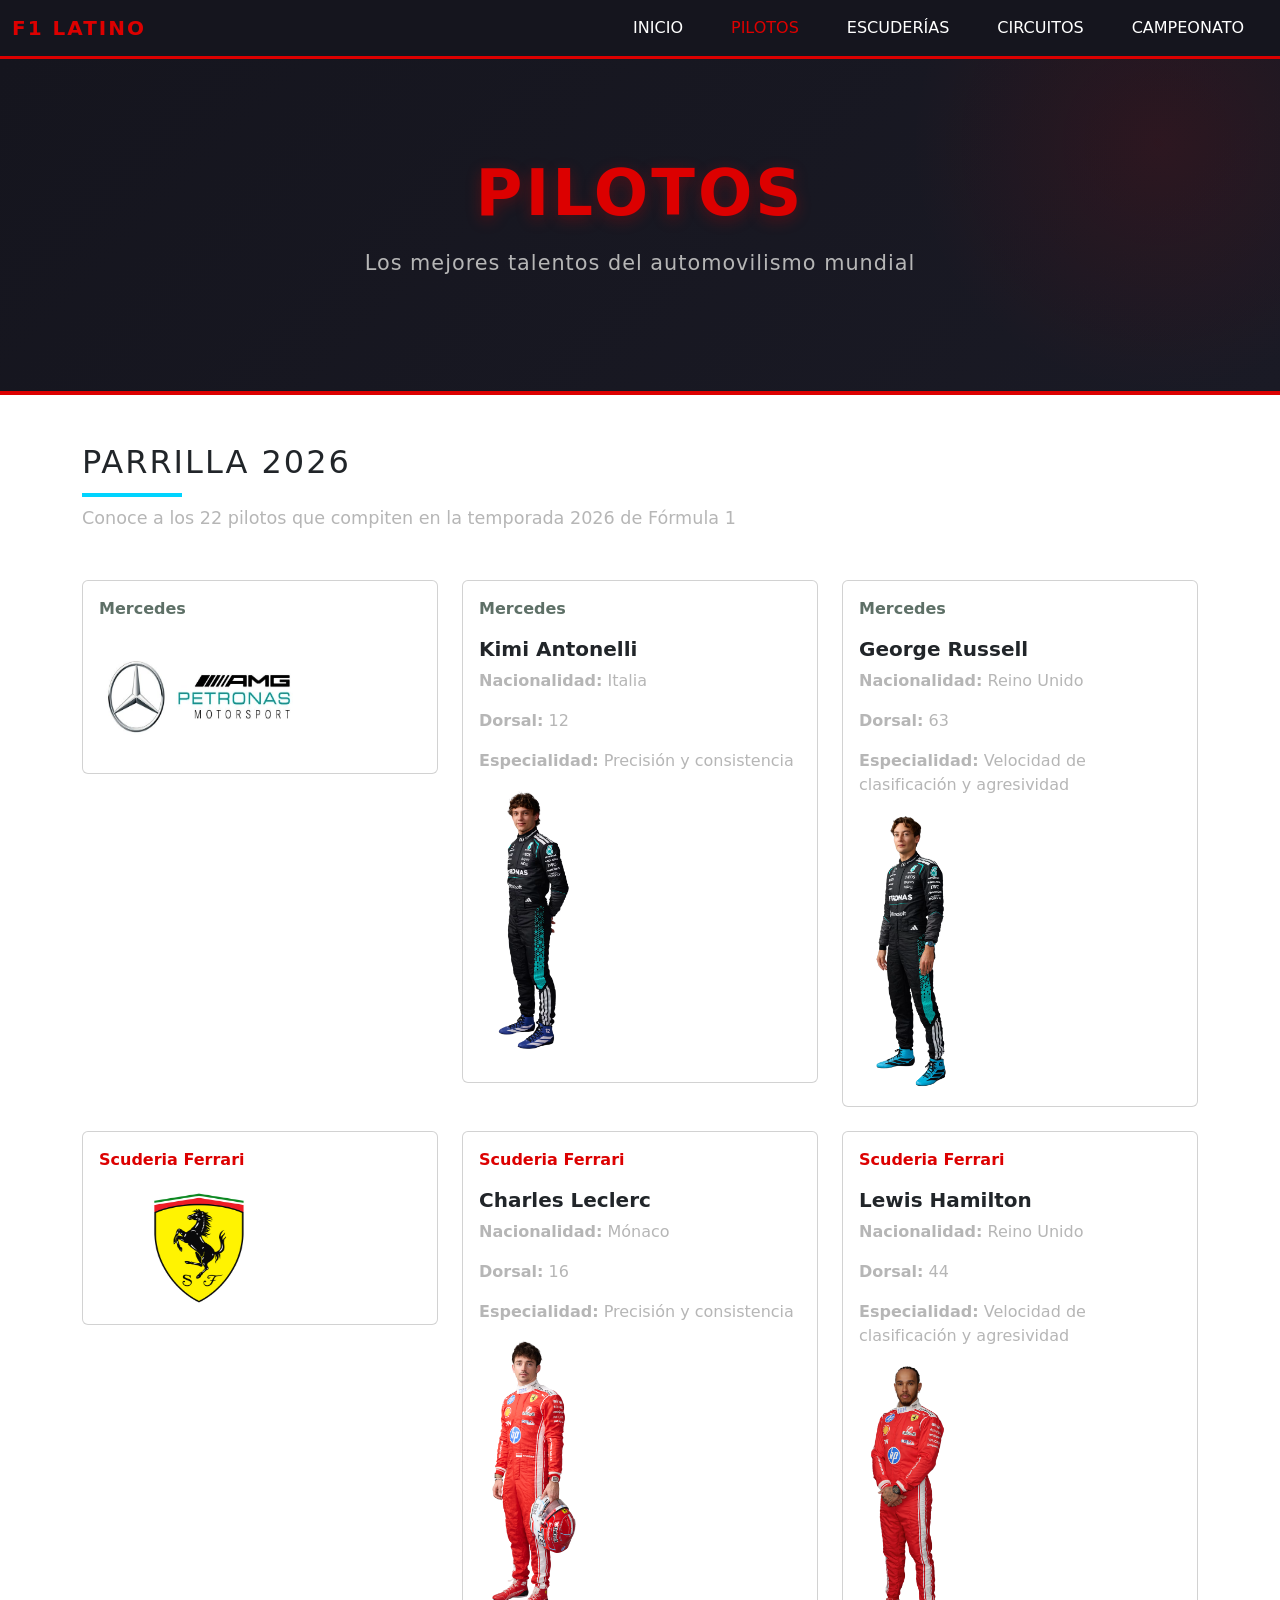
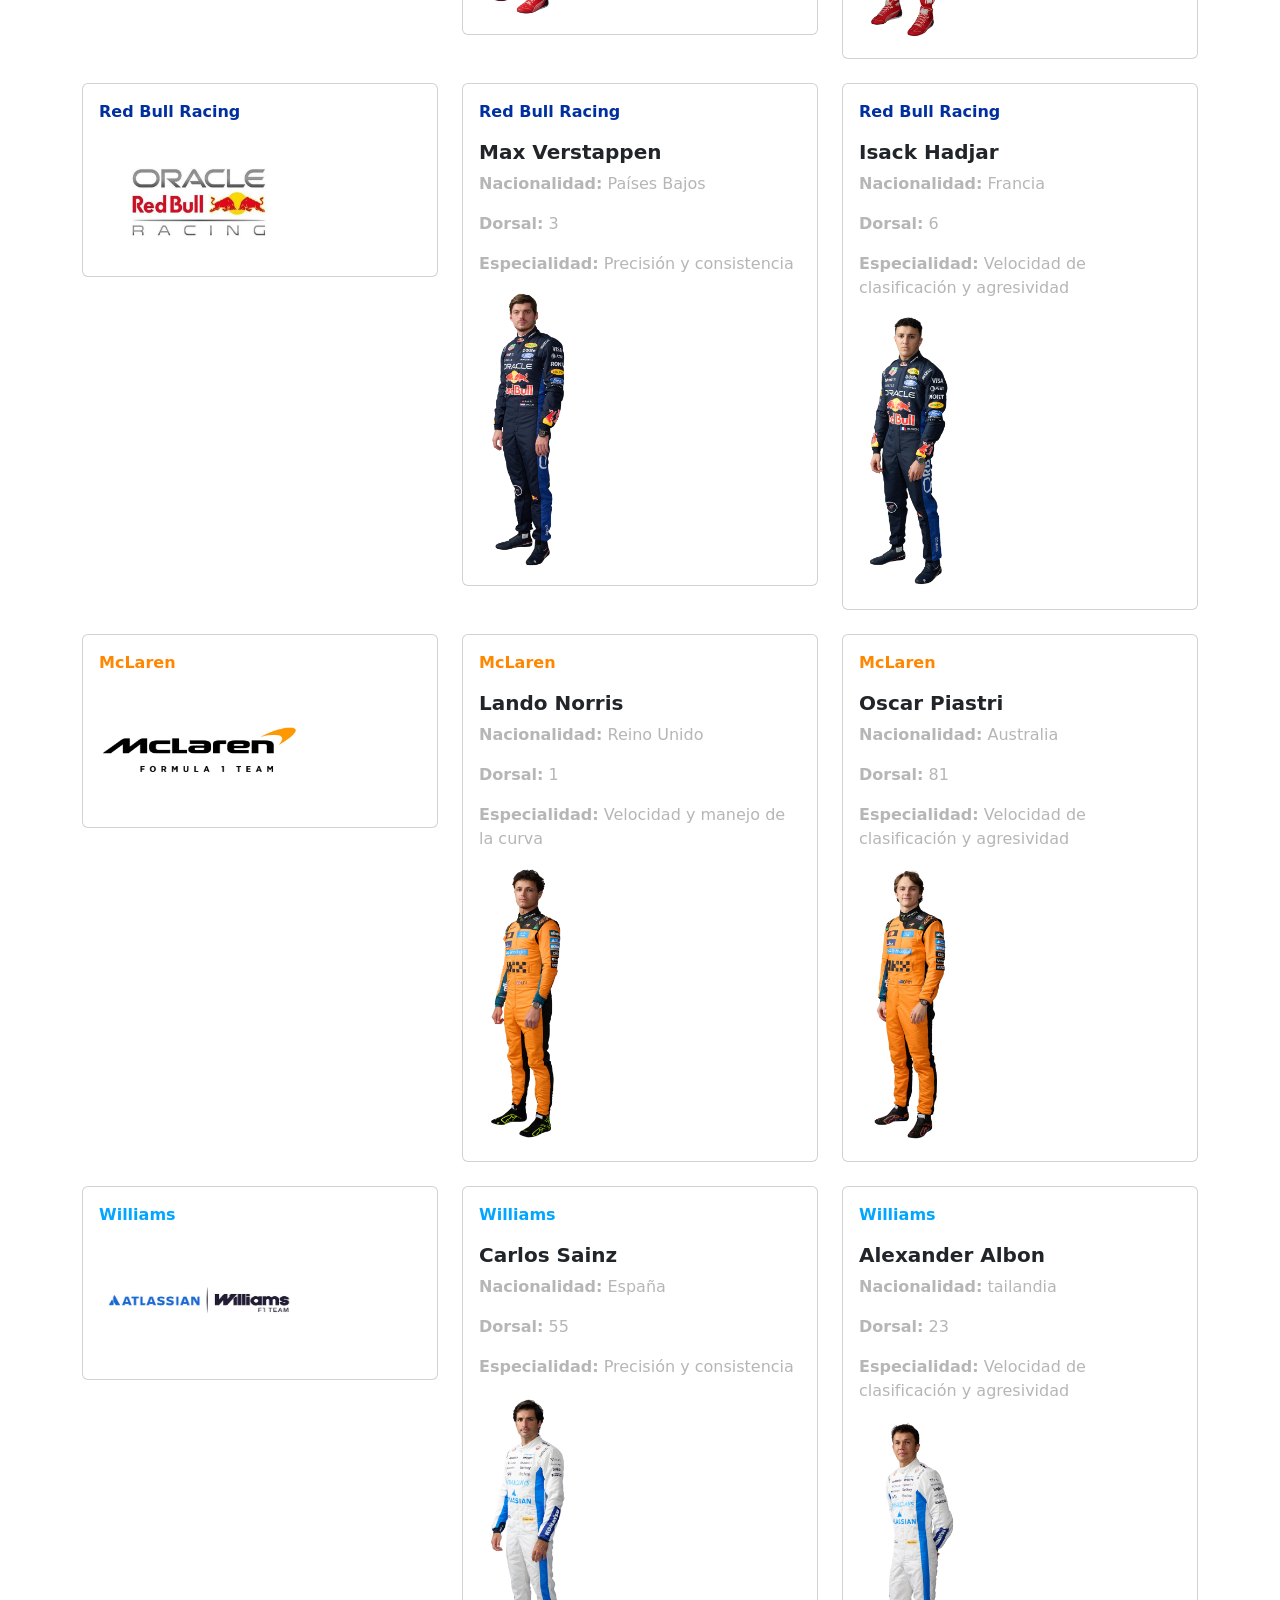
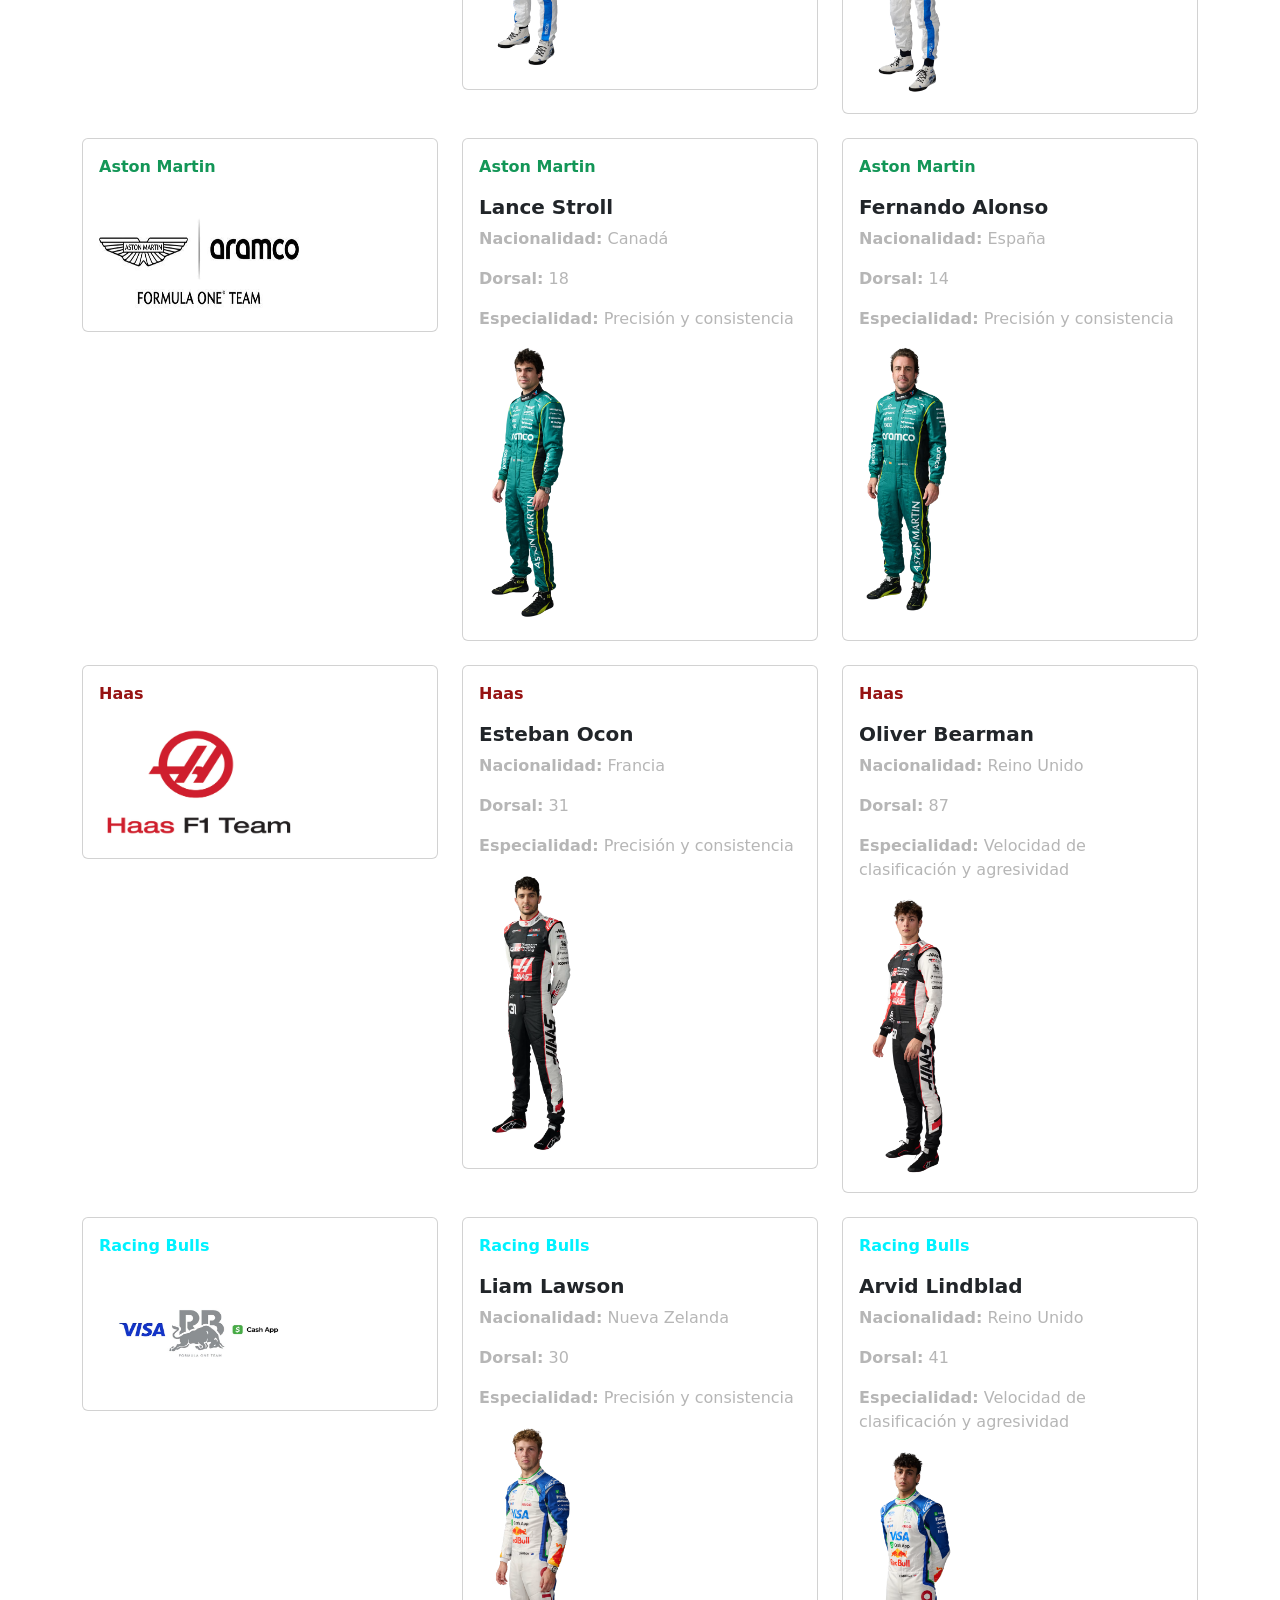
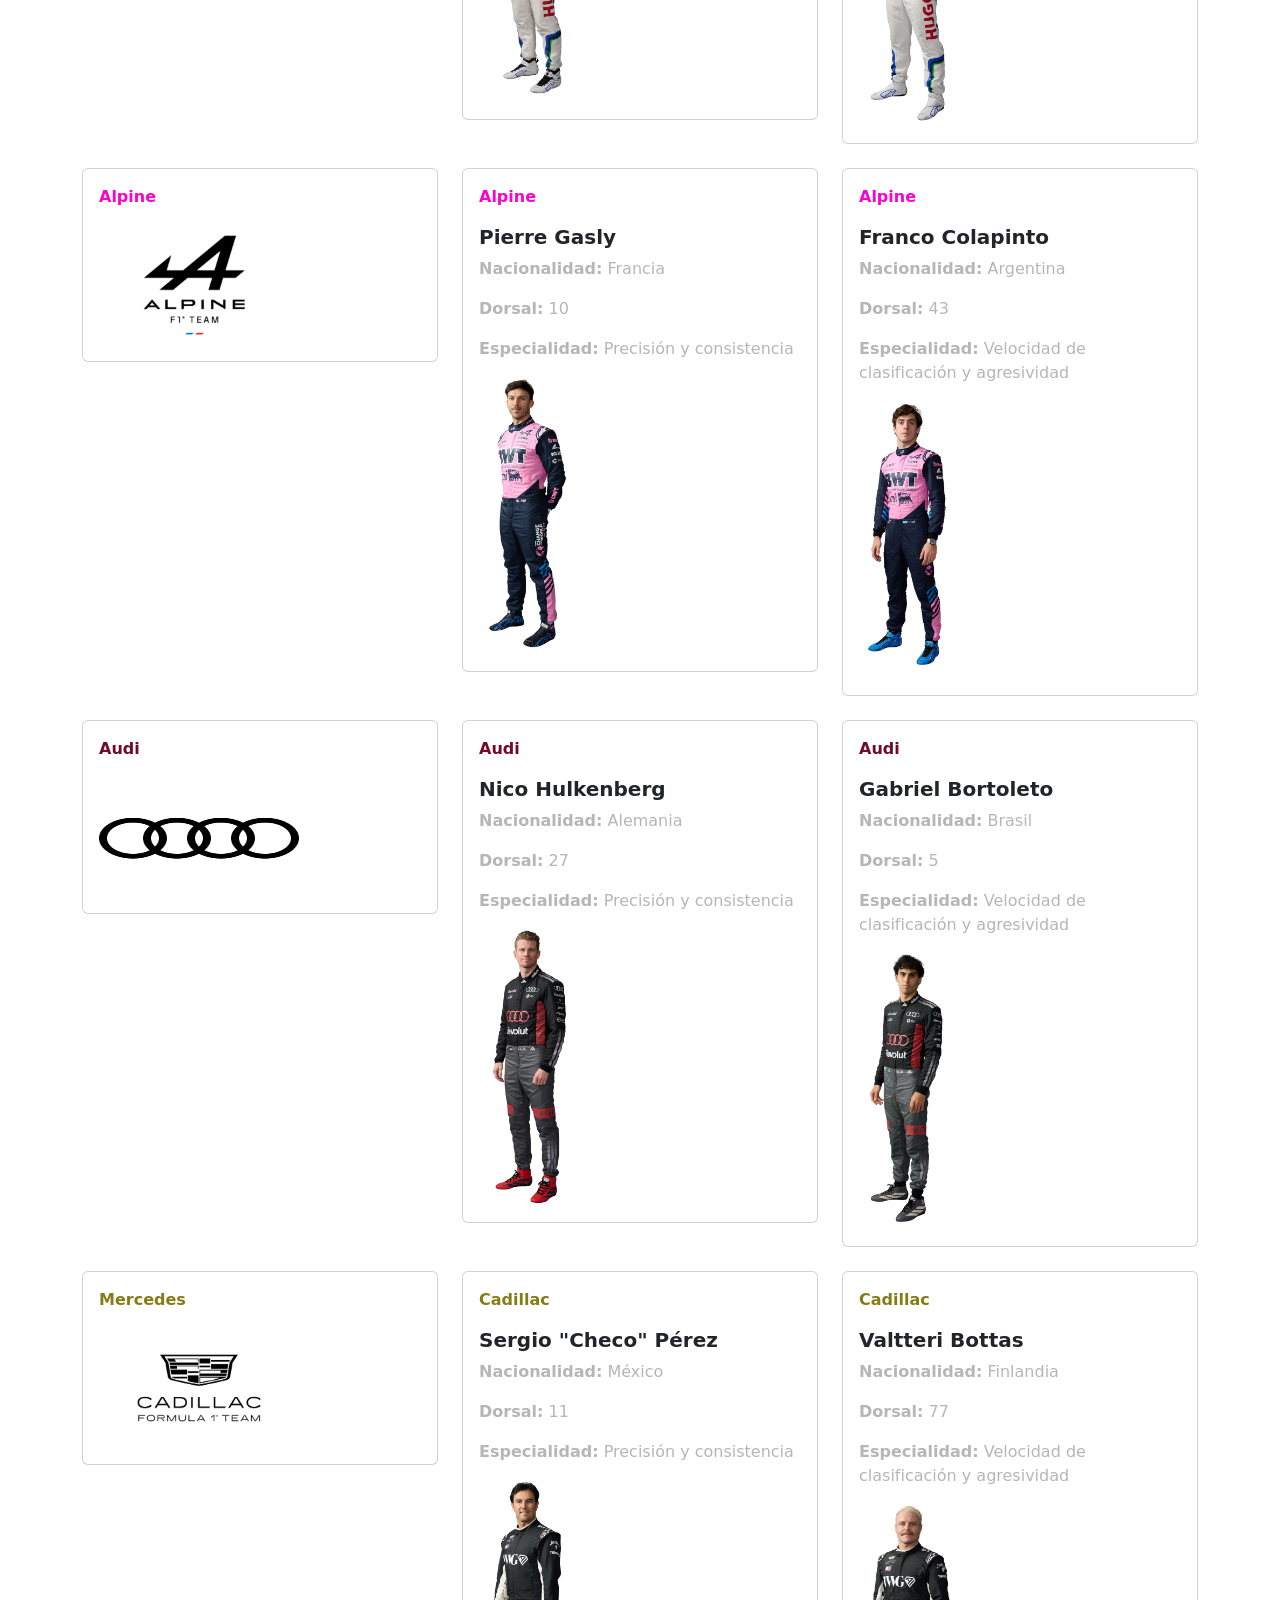
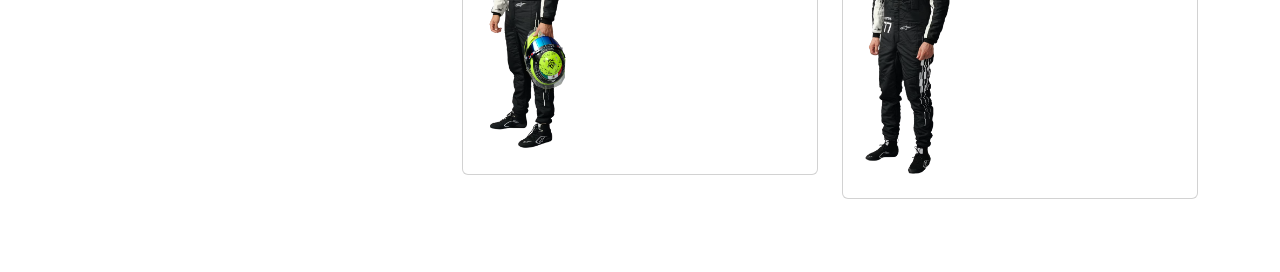
==== proyecto-final/pilotos.html @ 5decf809 "Add files via upload" ====
<!DOCTYPE html>
<html lang="es">

<head>
  <meta charset="UTF-8">
  <meta name="viewport" content="width=device-width, initial-scale=1.0">
  <title>Pilotos - Padock Latino</title>
  <link rel="stylesheet" href="styles.css">
  <link href="https://cdn.jsdelivr.net/npm/bootstrap@5.3.8/dist/css/bootstrap.min.css" rel="stylesheet"
    integrity="sha384-sRIl4kxILFvY47J16cr9ZwB07vP4J8+LH7qKQnuqkuIAvNWLzeN8tE5YBujZqJLB" crossorigin="anonymous">

</head>

<body>

  <!-- NAVBAR -->
  <nav class="navbar navbar-expand-lg">
    <div class="container-fluid">
      <a class="navbar-brand" href="Padock Latino.html"> F1 LATINO</a>
      <button class="navbar-toggler" type="button" data-bs-toggle="collapse" data-bs-target="#navbarNav"
        aria-controls="navbarNav" aria-expanded="false" aria-label="Toggle navigation">
        <span class="navbar-toggler-icon"></span>
      </button>
      <div class="collapse navbar-collapse" id="navbarNav">
        <ul class="navbar-nav ms-auto">
          <li class="nav-item">
            <a class="nav-link" href="Padock Latino.html">INICIO</a>
          </li>
          <li class="nav-item">
            <a class="nav-link active" href="pilotos.html">PILOTOS</a>
          </li>
          <li class="nav-item">
            <a class="nav-link" href="escuderias.html">ESCUDERÍAS</a>
          </li>
          <li class="nav-item">
            <a class="nav-link" href="circuitos.html">CIRCUITOS</a>
          </li>
          <li class="nav-item">
            <a class="nav-link" href="campeonato.html">CAMPEONATO</a>
          </li>
        </ul>
      </div>
    </div>
  </nav>

  <!-- HERO SECTION -->
  <div class="titulo">
    <h1>PILOTOS</h1>
    <p>Los mejores talentos del automovilismo mundial</p>
  </div>

  <!-- CONTENIDO -->
  <section class="py-5">
    <div class="container">
      <h2>Parrilla 2026</h2>
      <p style="color: #B6B6B6; font-size: 1.1rem; margin-bottom: 3rem;">Conoce a los 22 pilotos que compiten en la
        temporada 2026 de Fórmula 1</p>

      

      <div class="row">
        <div class="col-md-6 col-lg-4 mb-4">
    <div class="card">
      <div class="card-body">
         <p style="color: #5e7067; font-weight: bold;">Mercedes</p>
         <img src="img/escuderias/mercedes.jpg" alt="Mercedes" style="width: 200px; height: 120px;align-items: center;">
      </div>
    </div>
  </div>
  <div class="col-md-6 col-lg-4 mb-4">
    <div class="card">
      <div class="card-body">
         <p style="color: #5e7067; font-weight: bold;">Mercedes</p>
        <h5 class="card-title">Kimi Antonelli</h5>
        <p class="card-text"><strong>Nacionalidad:</strong> Italia</p>
        <p class="card-text"><strong>Dorsal:</strong> 12</p>
        <p class="card-text"><strong>Especialidad:</strong> Precisión y consistencia</p>
        <img src="img/pilotos/antonelli.avif" alt="" style="width: 30%;">
      </div>
    </div>
  </div>
  <div class="col-md-6 col-lg-4 mb-4">
    <div class="card">
      <div class="card-body">
         <p style="color: #5e7067; font-weight: bold;">Mercedes</p>
        <h5 class="card-title">George Russell</h5>
         <p class="card-text"><strong>Nacionalidad:</strong> Reino Unido</p>
             <p class="card-text"><strong>Dorsal:</strong> 63</p >   
            <p class="card-text"><strong>Especialidad:</strong> Velocidad de clasificación y agresividad</p>
            <img src="img/pilotos/2026mercedesgeorus01right.avif" alt="" style="width: 30%;">
      </div>
    </div>
  </div>
</div>


 <div class="row">
  <div class="col-md-6 col-lg-4 mb-4">
    <div class="card">
      <div class="card-body">
         <p style="color: #DC0000; font-weight: bold;">Scuderia Ferrari</p>
         <img src="img/escuderias/ferrari.jpg" alt="Ferrari" style="width: 200px; height: 120px;align-items: center;">
      </div>
    </div>
  </div>
  <div class="col-md-6 col-lg-4 mb-4">
    <div class="card">
      <div class="card-body">
         <p style="color: #DC0000; font-weight: bold;">Scuderia Ferrari</p>
        <h5 class="card-title">Charles Leclerc</h5>
        <p class="card-text"><strong>Nacionalidad:</strong> Mónaco</p>
        <p class="card-text"><strong>Dorsal:</strong> 16</p>
        <p class="card-text"><strong>Especialidad:</strong> Precisión y consistencia</p>
        <img src="img/pilotos/leclerc.avif" alt="Charles Leclerc" style="width: 30%;">
      </div>
    </div>
  </div>
  <div class="col-md-6 col-lg-4 mb-4">
    <div class="card">
      <div class="card-body">
        <p style="color: #DC0000; font-weight: bold;">Scuderia Ferrari</p>
        <h5 class="card-title">Lewis Hamilton</h5>
         <p class="card-text"><strong>Nacionalidad:</strong> Reino Unido</p>
             <p class="card-text"><strong>Dorsal:</strong> 44</p >   
            <p class="card-text"><strong>Especialidad:</strong> Velocidad de clasificación y agresividad</p>
            <img src="img/pilotos/hamilton.avif" alt="Lewis Hamilton" style="width: 30%;">
      </div>
    </div>
  </div>
</div>

<div class="row">
  <div class="col-md-6 col-lg-4 mb-4">
    <div class="card">
      <div class="card-body">
         <p style="color: #0030a0; font-weight: bold;">Red Bull Racing</p>
         <img src="img/escuderias/red bull.jpg" alt="Red Bull" style="width: 200px; height: 120px;align-items: center;">
      </div>
    </div>
  </div>
  <div class="col-md-6 col-lg-4 mb-4">
    <div class="card">
      <div class="card-body">
         <p style="color: #0030a0; font-weight: bold;">Red Bull Racing</p>
        <h5 class="card-title">Max Verstappen</h5>
        <p class="card-text"><strong>Nacionalidad:</strong> Países Bajos</p>
        <p class="card-text"><strong>Dorsal:</strong> 3</p>
        <p class="card-text"><strong>Especialidad:</strong> Precisión y consistencia</p>
        <img src="img/pilotos/max.avif" alt="Max Verstappen" style="width: 30%;">
      </div>
    </div>
  </div>
  <div class="col-md-6 col-lg-4 mb-4">
    <div class="card">
      <div class="card-body">
        <p style="color: #0030a0; font-weight: bold;">Red Bull Racing</p>
        <h5 class="card-title">Isack Hadjar</h5>
         <p class="card-text"><strong>Nacionalidad:</strong> Francia</p>
             <p class="card-text"><strong>Dorsal:</strong> 6</p >   
            <p class="card-text"><strong>Especialidad:</strong> Velocidad de clasificación y agresividad</p>
            <img src="img/pilotos/isack.avif" alt="Isack Hadjar" style="width: 30%;">
      </div>
    </div>
  </div>
</div>

<div class="row">
  <div class="col-md-6 col-lg-4 mb-4">
    <div class="card">
      <div class="card-body">
         <p style="color: #ff8700; font-weight: bold;">McLaren</p>
         <img src="img/escuderias/mclaren.jpg" alt="McLaren" style="width: 200px; height: 120px;align-items: center;">
      </div>
    </div>
  </div>
  <div class="col-md-6 col-lg-4 mb-4">
    <div class="card">
      <div class="card-body">
         <p style="color: #ff8700; font-weight: bold;">McLaren</p>
        <h5 class="card-title">Lando Norris</h5>
        <p class="card-text"><strong>Nacionalidad:</strong> Reino Unido</p>
        <p class="card-text"><strong>Dorsal:</strong> 1</p>
        <p class="card-text"><strong>Especialidad:</strong> Velocidad y manejo de la curva</p>
        <img src="img/pilotos/norris.avif" alt="Lando Norris" style="width: 30%;">
      </div>
    </div>
  </div>
  <div class="col-md-6 col-lg-4 mb-4">
    <div class="card">
      <div class="card-body">
        <p style="color: #ff8700; font-weight: bold;">McLaren</p>
        <h5 class="card-title">Oscar Piastri</h5>
         <p class="card-text"><strong>Nacionalidad:</strong> Australia</p>
             <p class="card-text"><strong>Dorsal:</strong> 81</p >   
            <p class="card-text"><strong>Especialidad:</strong> Velocidad de clasificación y agresividad</p>
            <img src="img/pilotos/piastri.avif" alt="Oscar Piastri" style="width: 30%;">
      </div>
    </div>
  </div>
</div>

<div class="row">
  <div class="col-md-6 col-lg-4 mb-4">
    <div class="card">
      <div class="card-body">
         <p style="color: #02a6ff; font-weight: bold;">Williams</p>
         <img src="img/escuderias/williams.jpg" alt="Williams" style="width: 200px; height: 120px;align-items: center;">
      </div>
    </div>
  </div>
  <div class="col-md-6 col-lg-4 mb-4">
    <div class="card">
      <div class="card-body">
         <p style="color: #02a6ff; font-weight: bold;">Williams</p>
        <h5 class="card-title">Carlos Sainz</h5>
        <p class="card-text"><strong>Nacionalidad:</strong> España</p>
        <p class="card-text"><strong>Dorsal:</strong> 55</p>
        <p class="card-text"><strong>Especialidad:</strong> Precisión y consistencia</p>
          <img src="img/pilotos/carlos.avif" alt="Carlos Sainz" style="width: 30%;">
      </div>
    </div>
  </div>
  <div class="col-md-6 col-lg-4 mb-4">
    <div class="card">
      <div class="card-body">
        <p style="color: #02a6ff; font-weight: bold;">Williams</p>
        <h5 class="card-title">Alexander Albon</h5>
         <p class="card-text"><strong>Nacionalidad:</strong> tailandia</p>
             <p class="card-text"><strong>Dorsal:</strong> 23</p >   
            <p class="card-text"><strong>Especialidad:</strong> Velocidad de clasificación y agresividad</p>
            <img src="img/pilotos/alex.avif" alt="Alexander Albon" style="width: 30%;">
      </div>
    </div>
  </div>
</div>

<div class="row">
  <div class="col-md-6 col-lg-4 mb-4">
    <div class="card">
      <div class="card-body">
         <p style="color: #139657; font-weight: bold;">Aston Martin</p>
         <img src="img/escuderias/aston martin.jpg" alt="Aston Martin" style="width: 200px; height: 120px;align-items: center;">
      </div>
    </div>
  </div>
  <div class="col-md-6 col-lg-4 mb-4">
    <div class="card">
      <div class="card-body">
         <p style="color: #139657; font-weight: bold;">Aston Martin</p>
        <h5 class="card-title">Lance Stroll</h5>
        <p class="card-text"><strong>Nacionalidad:</strong> Canadá</p>
        <p class="card-text"><strong>Dorsal:</strong> 18</p>
        <p class="card-text"><strong>Especialidad:</strong> Precisión y consistencia</p>
          <img src="img/pilotos/stroll.avif" alt="Lance Stroll" style="width: 30%;">
      </div>
    </div>
  </div>
  <div class="col-md-6 col-lg-4 mb-4">
    <div class="card">
      <div class="card-body">
        <p style="color: #139657; font-weight: bold;">Aston Martin</p>
        <h5 class="card-title"> Fernando Alonso</h5>
         <p class="card-text"><strong>Nacionalidad:</strong> España</p>
             <p class="card-text"><strong>Dorsal:</strong> 14</p >   
            <p class="card-text"><strong>Especialidad:</strong> Precisión y consistencia</p>
            <img src="img/pilotos/fernando.avif" alt="Fernando Alonso" style="width: 30%;">
      </div>
    </div>
  </div>
</div>

<div class="row">
  <div class="col-md-6 col-lg-4 mb-4">
    <div class="card">
      <div class="card-body">
         <p style="color: #961313; font-weight: bold;">Haas</p>
         <img src="img/escuderias/haas.jpg" alt="Haas" style="width: 200px; height: 120px;align-items: center;">
      </div>
    </div>
  </div>
  <div class="col-md-6 col-lg-4 mb-4">
    <div class="card">
      <div class="card-body">
         <p style="color: #961313; font-weight: bold;">Haas</p>
        <h5 class="card-title">Esteban Ocon</h5>
        <p class="card-text"><strong>Nacionalidad:</strong> Francia</p>
        <p class="card-text"><strong>Dorsal:</strong> 31</p>
        <p class="card-text"><strong>Especialidad:</strong> Precisión y consistencia</p>
          <img src="img/pilotos/esteban.avif" alt="Esteban Ocon" style="width: 30%;">
      </div>
    </div>
  </div>
  <div class="col-md-6 col-lg-4 mb-4">
    <div class="card">
      <div class="card-body">
        <p style="color: #961313; font-weight: bold;">Haas</p>
        <h5 class="card-title">Oliver Bearman</h5>
         <p class="card-text"><strong>Nacionalidad:</strong> Reino Unido</p>
             <p class="card-text"><strong>Dorsal:</strong> 87</p >   
            <p class="card-text"><strong>Especialidad:</strong> Velocidad de clasificación y agresividad</p>
            <img src="img/pilotos/oliver.avif" alt="Oliver Bearman" style="width: 30%;">
      </div>
    </div>
  </div>
</div>

<div class="row">
  <div class="col-md-6 col-lg-4 mb-4">
    <div class="card">
      <div class="card-body">
         <p style="color: #00f2ff; font-weight: bold;">Racing Bulls</p>
         <img src="img/escuderias/racing bulls.jpg" alt="Racing Bulls" style="width: 200px; height: 120px;align-items: center;">
      </div>
    </div>
  </div>
  <div class="col-md-6 col-lg-4 mb-4">
    <div class="card">
      <div class="card-body">
         <p style="color: #00f2ff; font-weight: bold;">Racing Bulls</p>
        <h5 class="card-title">Liam Lawson</h5>
        <p class="card-text"><strong>Nacionalidad:</strong> Nueva Zelanda</p>
        <p class="card-text"><strong>Dorsal:</strong> 30</p>
        <p class="card-text"><strong>Especialidad:</strong> Precisión y consistencia</p>
        <img src="img/pilotos/liam.avif" alt="Liam Lawson" style="width: 30%;">
      </div>
    </div>
  </div>
  <div class="col-md-6 col-lg-4 mb-4">
    <div class="card">
      <div class="card-body">
        <p style="color: #00f2ff; font-weight: bold;">Racing Bulls</p>
        <h5 class="card-title">Arvid Lindblad</h5>
         <p class="card-text"><strong>Nacionalidad:</strong> Reino Unido</p>
             <p class="card-text"><strong>Dorsal:</strong> 41</p >   
            <p class="card-text"><strong>Especialidad:</strong> Velocidad de clasificación y agresividad</p>
            <img src="img/pilotos/arvid.avif" alt="Arvid Lindblad" style="width: 30%;">
      </div>
    </div>
  </div>
</div>

<div class="row">
  <div class="col-md-6 col-lg-4 mb-4">
    <div class="card">
      <div class="card-body">
         <p style="color: #f903d0; font-weight: bold;">Alpine</p>
         <img src="img/escuderias/alpine.jpg" alt="Alpine" style="width: 200px; height: 120px;align-items: center;">
      </div>
    </div>
  </div>
  <div class="col-md-6 col-lg-4 mb-4">
    <div class="card">
      <div class="card-body">
         <p style="color: #f903d0; font-weight: bold;">Alpine</p>
        <h5 class="card-title">Pierre Gasly</h5>
        <p class="card-text"><strong>Nacionalidad:</strong> Francia</p>
        <p class="card-text"><strong>Dorsal:</strong> 10</p>
        <p class="card-text"><strong>Especialidad:</strong> Precisión y consistencia</p>
        <img src="img/pilotos/gasly.avif" alt="Pierre Gasly" style="width: 30%;">
      </div>
    </div>
  </div>
  <div class="col-md-6 col-lg-4 mb-4">
    <div class="card">
      <div class="card-body">
        <p style="color: #f903d0; font-weight: bold;">Alpine</p>
        <h5 class="card-title">Franco Colapinto</h5>
         <p class="card-text"><strong>Nacionalidad:</strong> Argentina</p>
             <p class="card-text"><strong>Dorsal:</strong> 43</p >   
            <p class="card-text"><strong>Especialidad:</strong> Velocidad de clasificación y agresividad</p>
            <img src="img/pilotos/franco.avif" alt="Franco Colapinto" style="width: 30%;">
      </div>
    </div>
  </div>
</div>

<div class="row">
  <div class="col-md-6 col-lg-4 mb-4">
    <div class="card">
      <div class="card-body">
         <p style="color: #710b28; font-weight: bold;">Audi</p>
         <img src="img/escuderias/audi.jpg" alt="Audi" style="width: 200px; height: 120px;align-items: center;">
      </div>
    </div>
  </div>
  <div class="col-md-6 col-lg-4 mb-4">
    <div class="card">
      <div class="card-body">
         <p style="color: #710b28; font-weight: bold;">Audi</p>
        <h5 class="card-title">Nico Hulkenberg</h5>
        <p class="card-text"><strong>Nacionalidad:</strong> Alemania</p>
        <p class="card-text"><strong>Dorsal:</strong> 27</p>
        <p class="card-text"><strong>Especialidad:</strong> Precisión y consistencia</p>
        <img src="img/pilotos/nico.avif" alt="Nico Hulkenberg" style="width: 30%;">
      </div>
    </div>
  </div>
  <div class="col-md-6 col-lg-4 mb-4">
    <div class="card">
      <div class="card-body">
        <p style="color: #710b28; font-weight: bold;">Audi</p>
        <h5 class="card-title">Gabriel Bortoleto</h5>
         <p class="card-text"><strong>Nacionalidad:</strong> Brasil</p>
             <p class="card-text"><strong>Dorsal:</strong> 5</p >   
            <p class="card-text"><strong>Especialidad:</strong> Velocidad de clasificación y agresividad</p>
            <img src="img/pilotos/gabriel.avif" alt="Gabriel Bortoleto" style="width: 30%;">
      </div>
    </div>
  </div>
</div>

<div class="row">
  <div class="col-md-6 col-lg-4 mb-4">
    <div class="card">
      <div class="card-body">
         <p style="color: #877b16; font-weight: bold;">Mercedes</p>
         <img src="img/escuderias/cadillac.jpg" alt="Cadillac" style="width: 200px; height: 120px;align-items: center;">
      </div>
    </div>
  </div>
  <div class="col-md-6 col-lg-4 mb-4">
    <div class="card">
      <div class="card-body">
         <p style="color: #877b16; font-weight: bold;">Cadillac</p>
        <h5 class="card-title">Sergio "Checo" Pérez</h5>
        <p class="card-text"><strong>Nacionalidad:</strong> México</p>
        <p class="card-text"><strong>Dorsal:</strong> 11</p>
        <p class="card-text"><strong>Especialidad:</strong> Precisión y consistencia</p>
        <img src="img/pilotos/checo.avif" alt="Sergio Pérez" style="width: 30%;">
      </div>
    </div>
  </div>
  <div class="col-md-6 col-lg-4 mb-4">
    <div class="card">
      <div class="card-body">
        <p style="color: #877b16; font-weight: bold;">Cadillac</p>
        <h5 class="card-title">Valtteri Bottas</h5>
         <p class="card-text"><strong>Nacionalidad:</strong> Finlandia</p>
             <p class="card-text"><strong>Dorsal:</strong> 77</p >   
            <p class="card-text"><strong>Especialidad:</strong> Velocidad de clasificación y agresividad</p>
            <img src="img/pilotos/bottas.avif" alt="Valtteri Bottas" style="width: 30%;">
      </div>
    </div>
  </div>
</div>

  </section>



  <script src="https://cdn.jsdelivr.net/npm/bootstrap@5.3.8/dist/js/bootstrap.bundle.min.js"
    integrity="sha384-FKyoEForCGlyvwx9Hj09JcYn3nv7wiPVlz7YYwJrWVcXK/BmnVDxM+D2scQbITxI"
    crossorigin="anonymous"></script>

</body>

</html>
---- proyecto-final/styles.css ----
/* Variables de color F1 */
:root {
  --f1-red: #DC0000;
  --f1-dark: #15151E;
  --f1-light: #F5F5F5;
  --f1-highlight: #00D4FF;
  --accent-yellow: #FFD700;
  --text-primary: #FFFFFF;
  --text-secondary: #B6B6B6;
}

* {
  margin: 0;
  padding: 0;
  box-sizing: border-box;
}

body {
  background-color: var(--f1-dark);
  color: var(--text-primary);
  font-family: 'Segoe UI', Tahoma, Geneva, Verdana, sans-serif;
  line-height: 1.6;
}

/* NAVBAR */
.navbar {
  background-color: var(--f1-dark) !important;
  border-bottom: 3px solid var(--f1-red);
  padding: 1rem 0;
}

.navbar-brand {
  color: var(--f1-red) !important;
  font-weight: 700;
  font-size: 1.5rem;
  text-transform: uppercase;
  letter-spacing: 2px;
}

.navbar-nav .nav-link {
  color: var(--text-primary) !important;
  margin: 0 1rem;
  font-weight: 500;
  transition: all 0.3s ease;
  position: relative;
}

.navbar-nav .nav-link:after {
  content: '';
  position: absolute;
  bottom: -5px;
  left: 0;
  width: 0;
  height: 2px;
  background-color: var(--f1-red);
  transition: width 0.3s ease;
}

.navbar-nav .nav-link:hover:after {
  width: 100%;
}

.navbar-nav .nav-link.active {
  color: var(--f1-red) !important;
}

.navbar-toggler {
  border-color: var(--f1-red);
}



/* HERO SECTION */
.titulo {
  background: linear-gradient(135deg, var(--f1-dark) 0%, #1a1a25 100%);
  padding: 6rem 2rem;
  text-align: center;
  border-bottom: 4px solid var(--f1-red);
  position: relative;
  overflow: hidden;
}

.titulo::before {
  content: '';
  position: absolute;
  top: -50%;
  right: -10%;
  width: 500px;
  height: 500px;
  background: radial-gradient(circle, rgba(220, 0, 0, 0.1) 0%, transparent 70%);
  border-radius: 50%;
  animation: float 6s ease-in-out infinite;
}

@keyframes float {
  0%, 100% { transform: translateY(0px); }
  50% { transform: translateY(-20px); }
}

.titulo h1 {
  font-size: 4rem;
  font-weight: 700;
  color: var(--f1-red);
  text-transform: uppercase;
  letter-spacing: 3px;
  margin-bottom: 1rem;
  position: relative;
  z-index: 1;
  text-shadow: 0 4px 15px rgba(220, 0, 0, 0.3);
}

.titulo p {
  font-size: 1.3rem;
  color: var(--text-secondary);
  position: relative;
  z-index: 1;
  letter-spacing: 1px;
}

/* CONTENEDOR GENERAL */
.container, .container-fluid {
  max-width: 1400px;
  margin: 0 auto;
}

/* SECCIONES */
section {
  padding: 4rem 2rem;
  border-bottom: 1px solid rgba(255, 255, 255, 0.1);
}

h2 {
  font-size: 2.5rem;
  color: var(--f1-red);
  margin-bottom: 2rem;
  text-transform: uppercase;
  letter-spacing: 2px;
  position: relative;
  padding-bottom: 1rem;
}

h2::after {
  content: '';
  position: absolute;
  bottom: 0;
  left: 0;
  width: 100px;
  height: 4px;
  background-color: var(--f1-highlight);
}

h3 {
  color: var(--f1-highlight);
  margin-top: 1.5rem;
  margin-bottom: 1rem;
}

/* TARJETAS */
.card {
  background-color: #1f1f2e;
  border: 1px solid rgba(220, 0, 0, 0.2);
  border-radius: 8px;
  transition: all 0.3s ease;
  overflow: hidden;
}

.card:hover {
  transform: translateY(-5px);
  border-color: var(--f1-red);
  box-shadow: 0 10px 30px rgba(220, 0, 0, 0.2);
}

.card-title {
  color: var(--f1-red);
  font-weight: 600;
}

.card-text {
  color: var(--text-secondary);
}

/* BOTONES */
.btn-primary {
  background-color: var(--f1-red) !important;
  border-color: var(--f1-red) !important;
  color: white !important;
  font-weight: 600;
  text-transform: uppercase;
  letter-spacing: 1px;
  transition: all 0.3s ease;
}

.btn-primary:hover {
  background-color: #a00000 !important;
  box-shadow: 0 5px 20px rgba(220, 0, 0, 0.4);
}

.btn-outline-primary {
  color: var(--f1-red) !important;
  border-color: var(--f1-red) !important;
  transition: all 0.3s ease;
}

.btn-outline-primary:hover {
  background-color: var(--f1-red) !important;
  color: white !important;
}

/* TABLAS */
table {
  border-collapse: collapse;
  width: 100%;
  margin: 2rem 0;
}

thead {
  background-color: var(--f1-red);
}

thead th {
  padding: 1rem;
  text-align: left;
  font-weight: 600;
  color: white;
}

tbody td {
  padding: 1rem;
  border-bottom: 1px solid rgba(255, 255, 255, 0.1);
  color: var(--text-secondary);
}

tbody tr:hover {
  background-color: rgba(220, 0, 0, 0.1);
}

/* FOOTER */
footer {
  background-color: #0a0a0f;
  border-top: 3px solid var(--f1-red);
  padding: 2rem;
  text-align: center;
  color: var(--text-secondary);
  margin-top: 4rem;
}

/* RESPONSIVE */
@media (max-width: 768px) {
  .titulo h1 {
    font-size: 2rem;
  }

  .titulo p {
    font-size: 1rem;
  }

  h2 {
    font-size: 1.8rem;
  }

  section {
    padding: 2rem 1rem;
  }
}
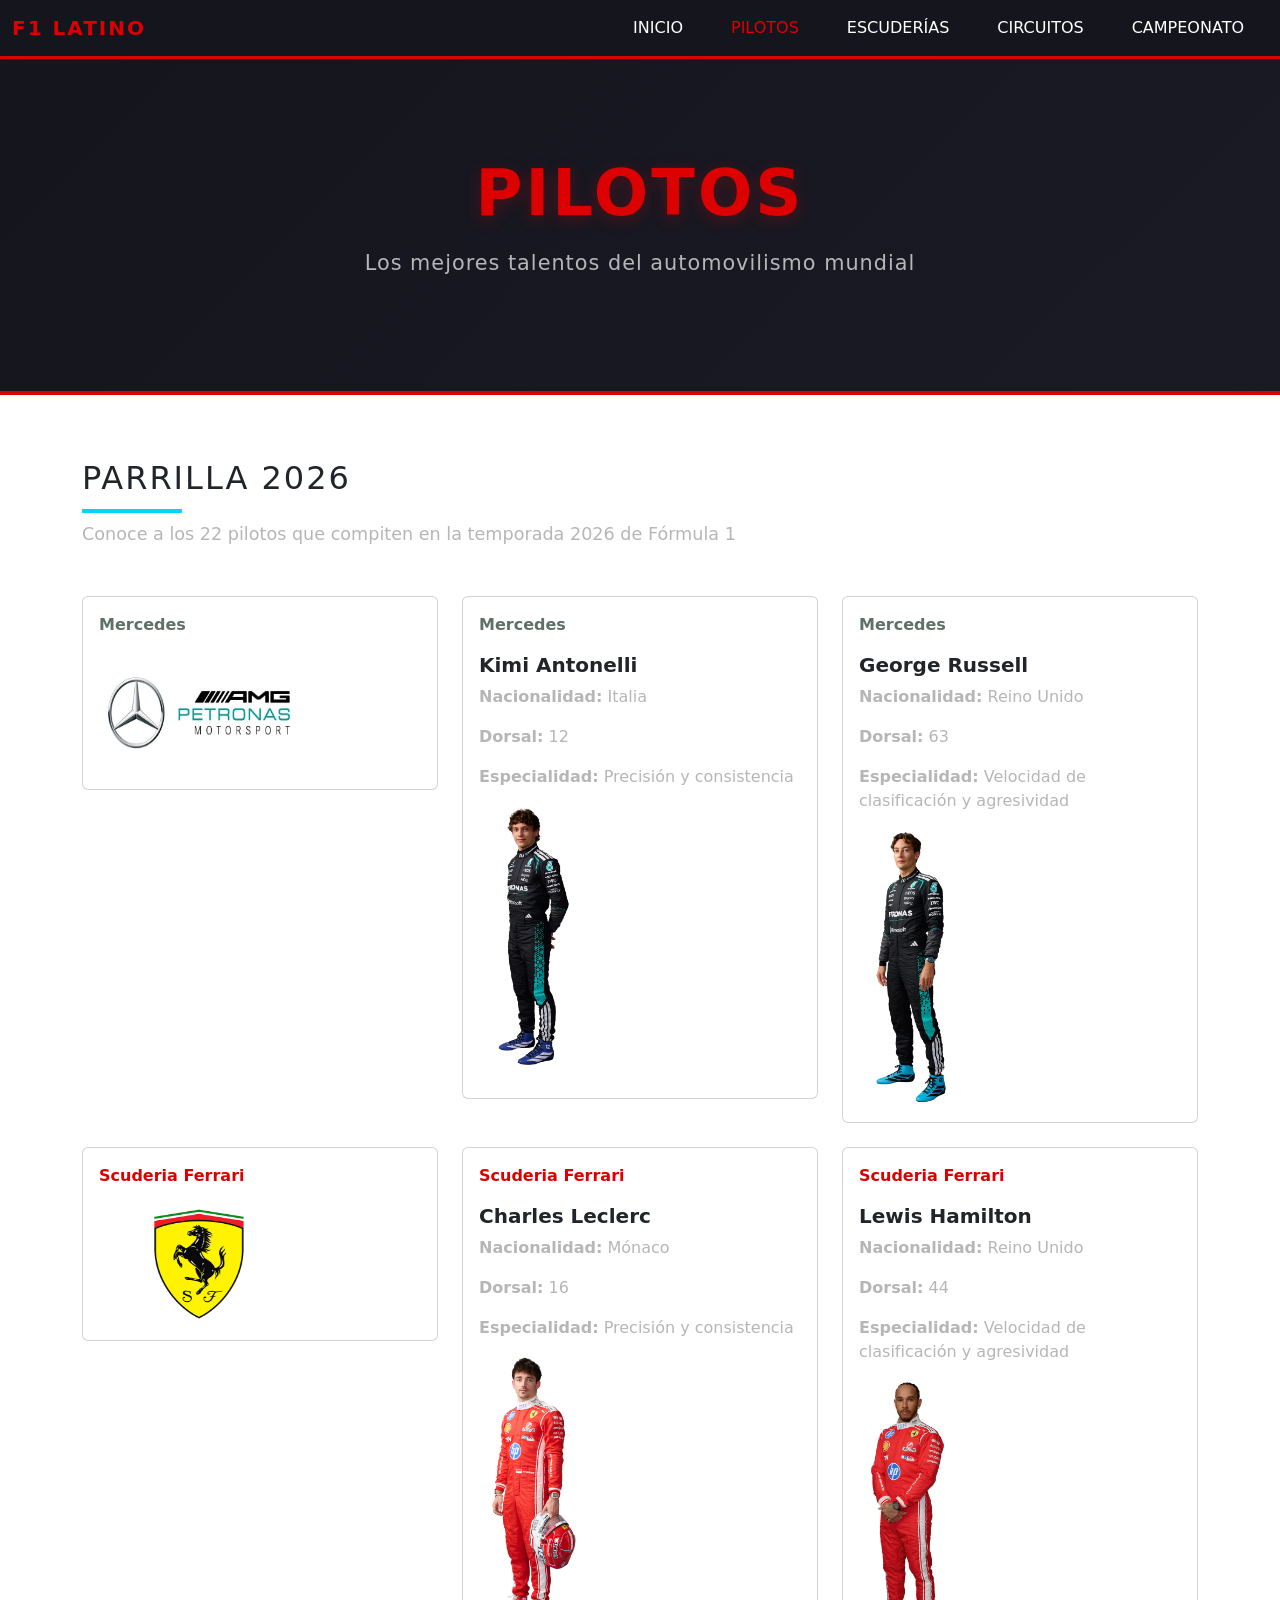
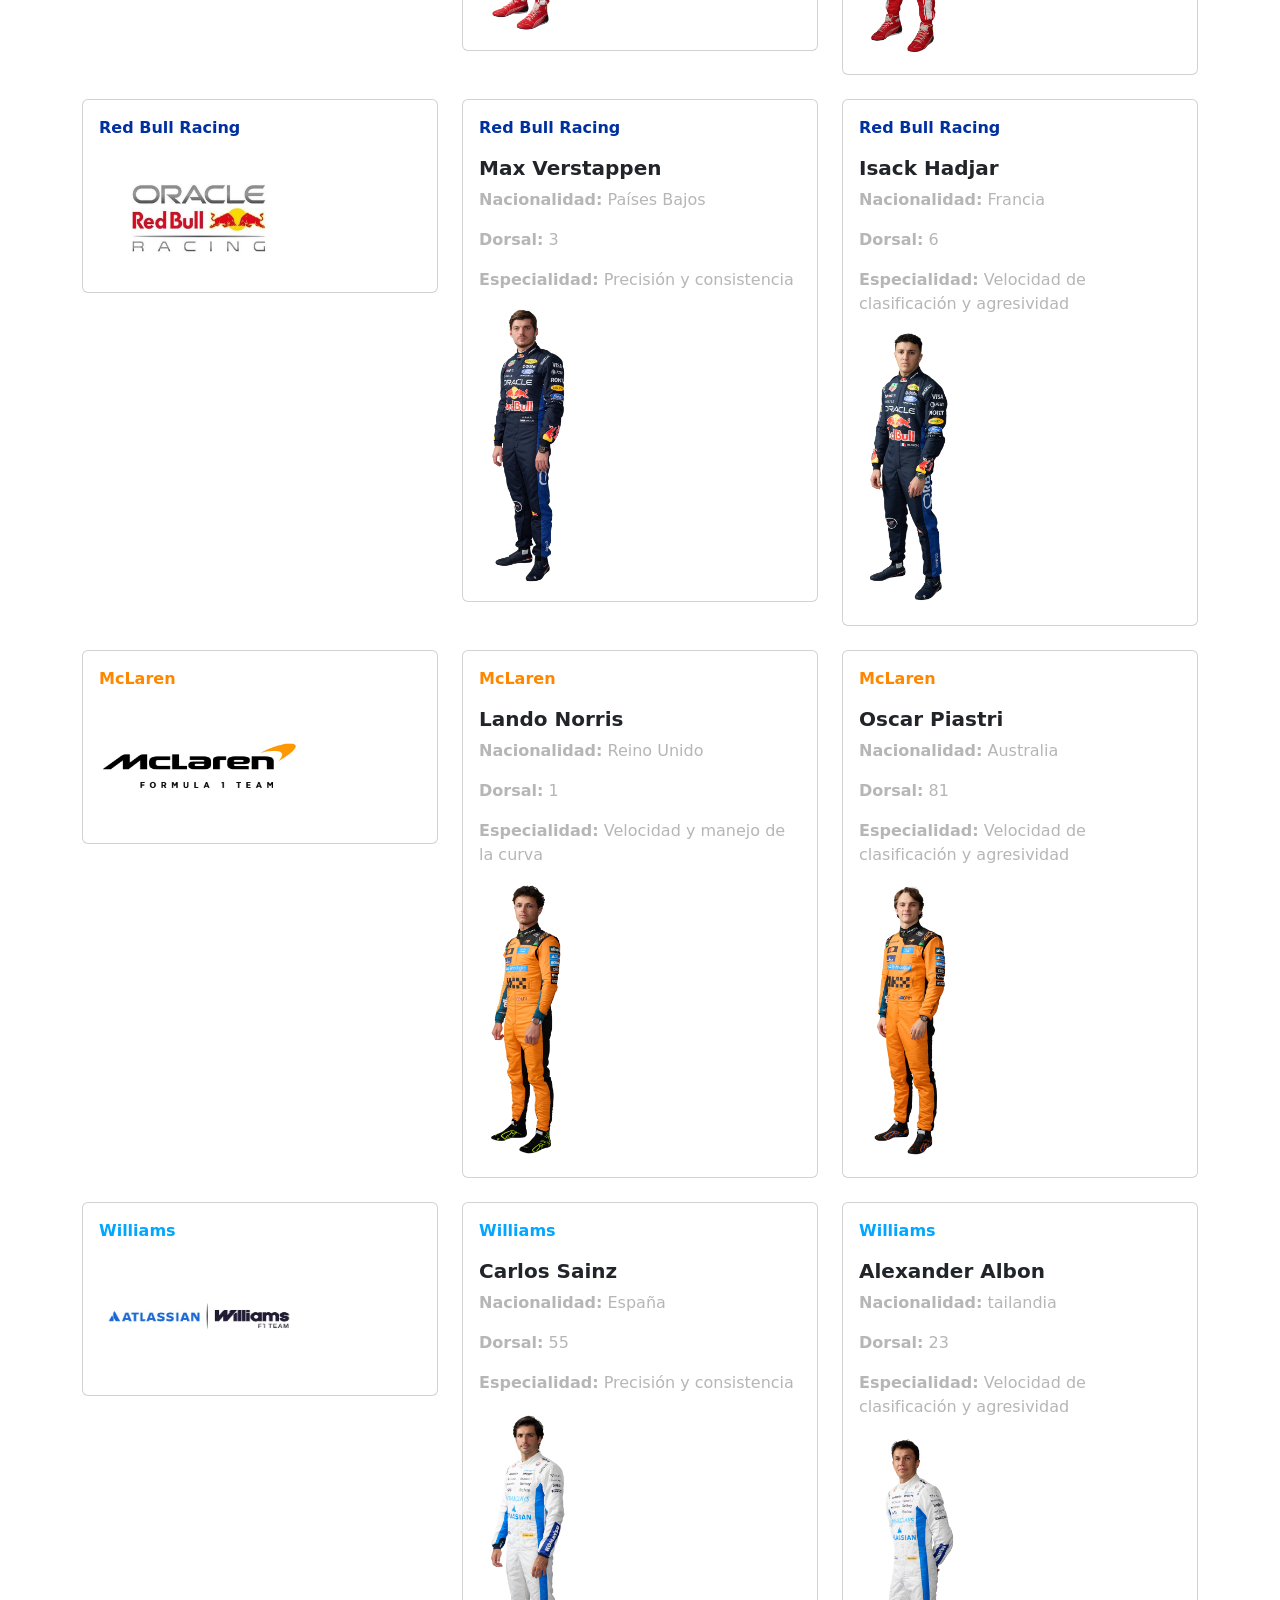
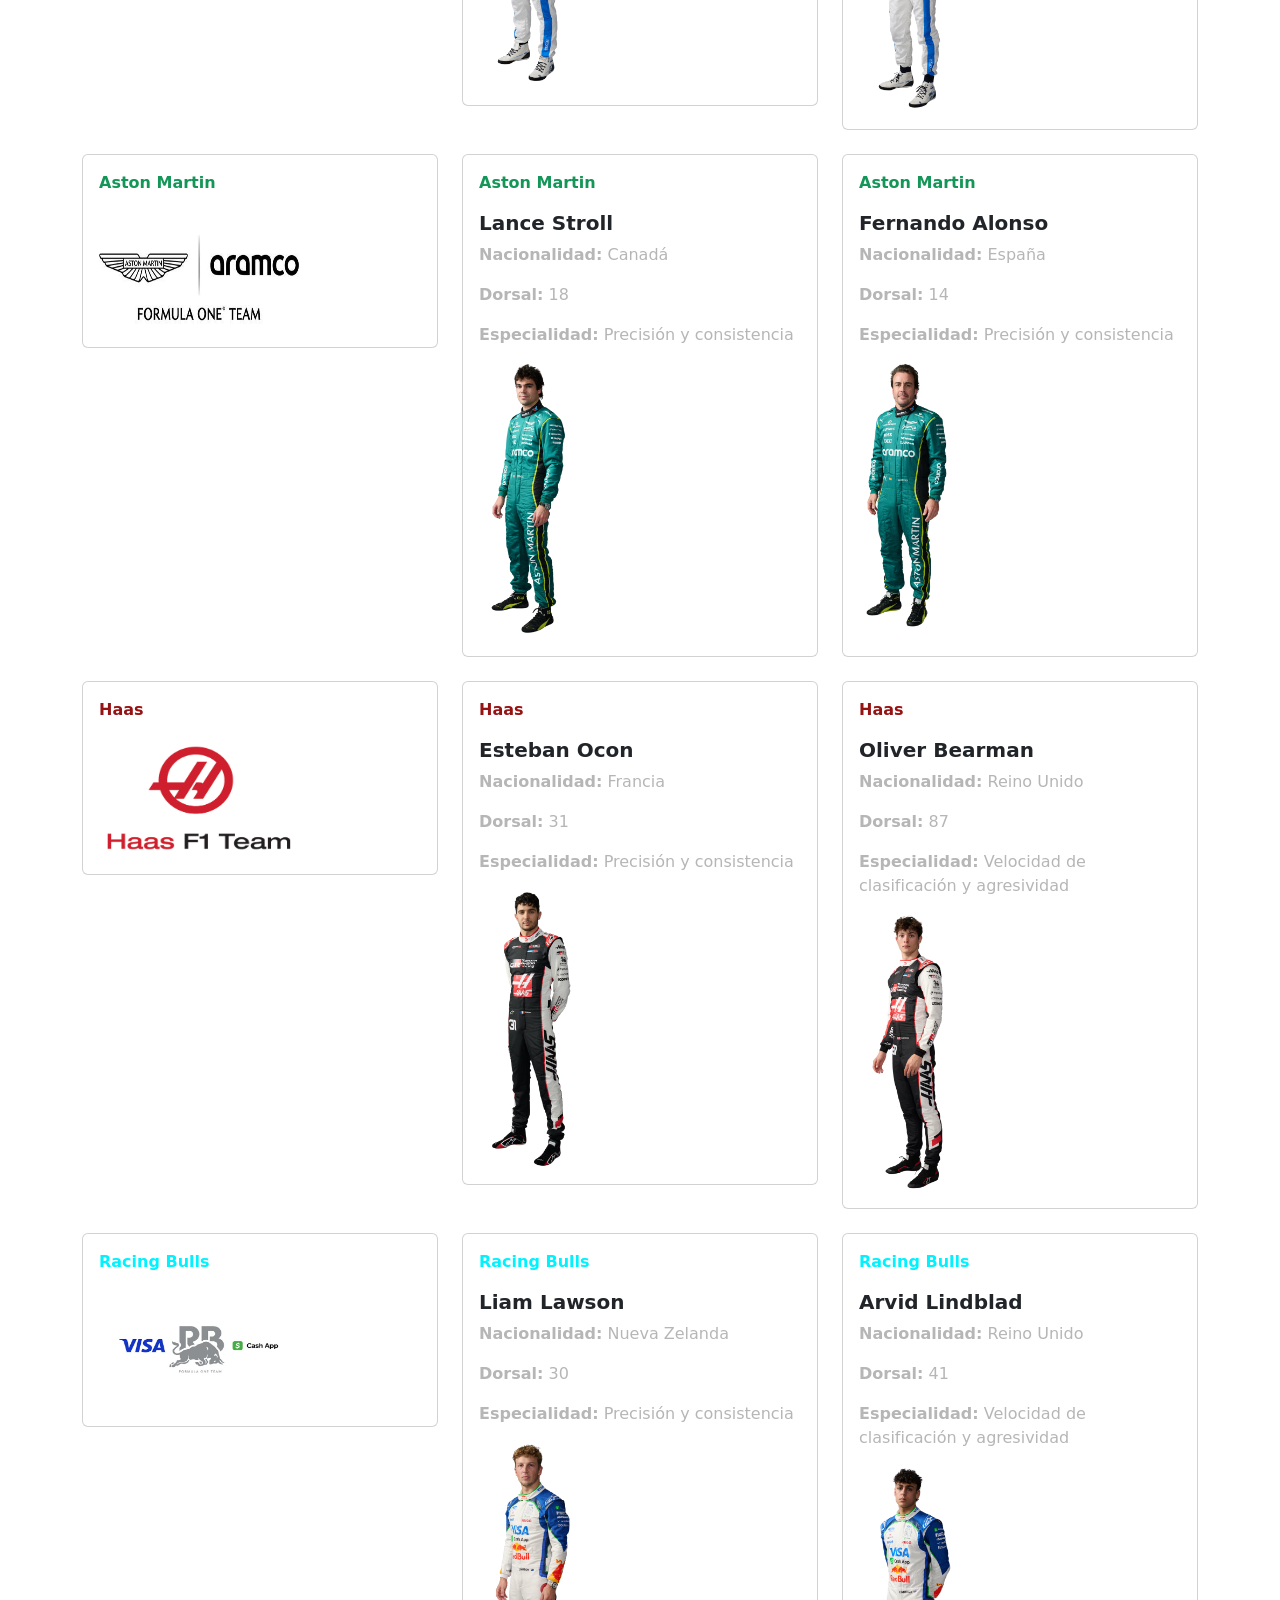
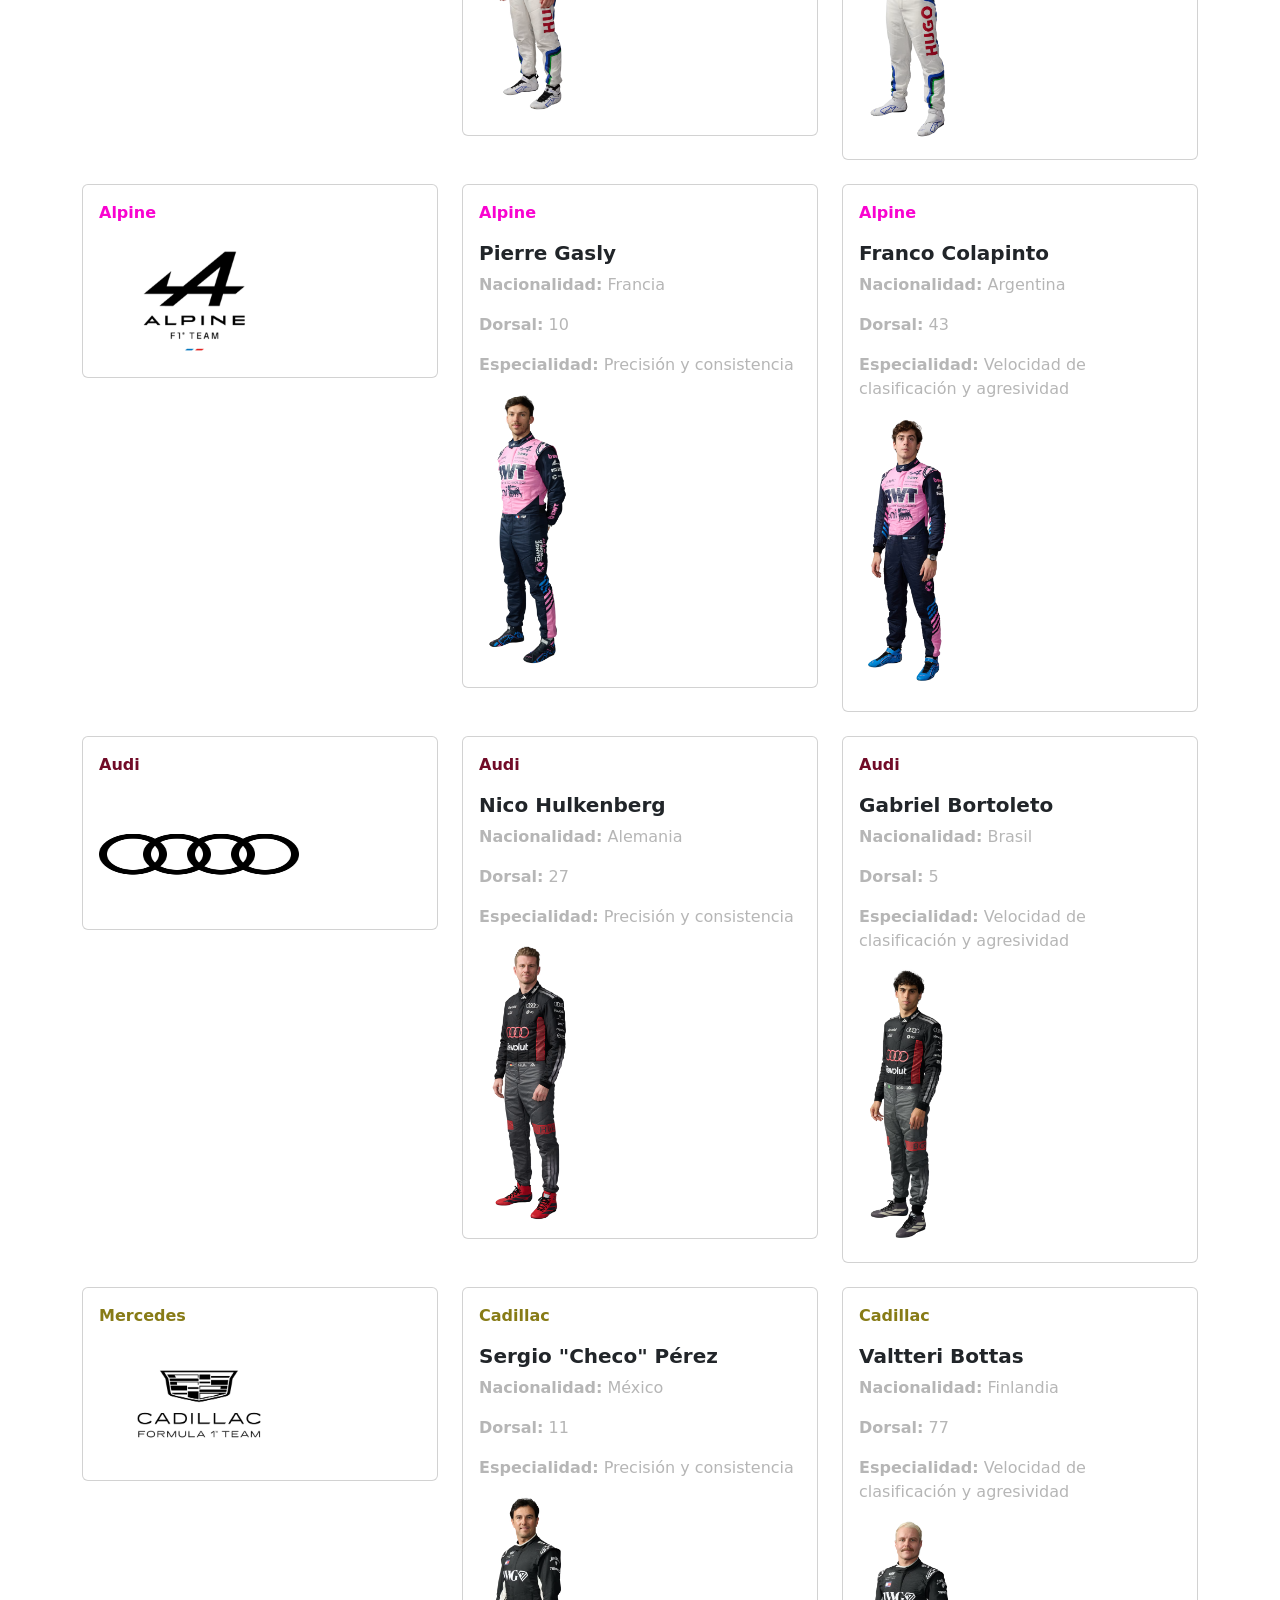
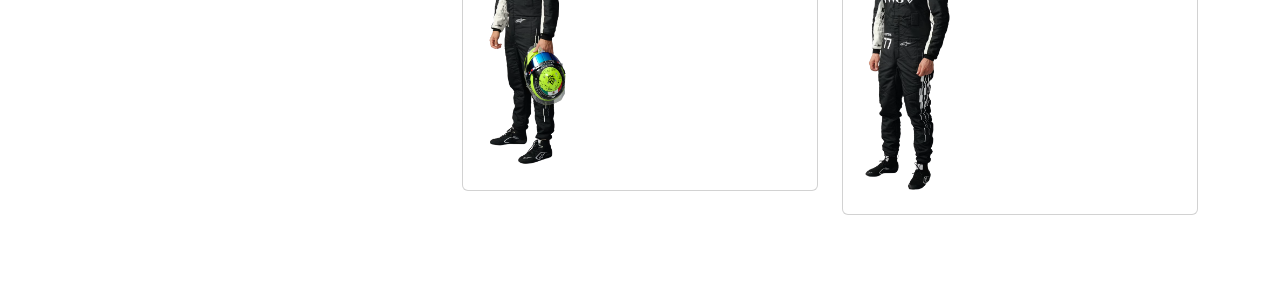
==== commit 51b20059: "Add files via upload" ====
--- a/proyecto-final/pilotos.html
+++ b/proyecto-final/pilotos.html
@@ -50,20 +50,17 @@
   </div>
 
   <!-- CONTENIDO -->
-  <section class="py-5">
+  <section>
     <div class="container">
       <h2>Parrilla 2026</h2>
       <p style="color: #B6B6B6; font-size: 1.1rem; margin-bottom: 3rem;">Conoce a los 22 pilotos que compiten en la
         temporada 2026 de Fórmula 1</p>
-
-      
-
       <div class="row">
         <div class="col-md-6 col-lg-4 mb-4">
     <div class="card">
       <div class="card-body">
          <p style="color: #5e7067; font-weight: bold;">Mercedes</p>
-         <img src="img/escuderias/mercedes.jpg" alt="Mercedes" style="width: 200px; height: 120px;align-items: center;">
+         <img src="img/escuderias/mercedes.jpg" alt="Mercedes" style="width: 200px; height: 120px;">
       </div>
     </div>
   </div>
@@ -99,7 +96,7 @@
     <div class="card">
       <div class="card-body">
          <p style="color: #DC0000; font-weight: bold;">Scuderia Ferrari</p>
-         <img src="img/escuderias/ferrari.jpg" alt="Ferrari" style="width: 200px; height: 120px;align-items: center;">
+         <img src="img/escuderias/ferrari.jpg" alt="Ferrari" style="width: 200px; height: 120px;">
       </div>
     </div>
   </div>
@@ -134,7 +131,7 @@
     <div class="card">
       <div class="card-body">
          <p style="color: #0030a0; font-weight: bold;">Red Bull Racing</p>
-         <img src="img/escuderias/red bull.jpg" alt="Red Bull" style="width: 200px; height: 120px;align-items: center;">
+         <img src="img/escuderias/red bull.jpg" alt="Red Bull" style="width: 200px; height: 120px;">
       </div>
     </div>
   </div>
@@ -169,7 +166,7 @@
     <div class="card">
       <div class="card-body">
          <p style="color: #ff8700; font-weight: bold;">McLaren</p>
-         <img src="img/escuderias/mclaren.jpg" alt="McLaren" style="width: 200px; height: 120px;align-items: center;">
+         <img src="img/escuderias/mclaren.jpg" alt="McLaren" style="width: 200px; height: 120px;">
       </div>
     </div>
   </div>
@@ -204,7 +201,7 @@
     <div class="card">
       <div class="card-body">
          <p style="color: #02a6ff; font-weight: bold;">Williams</p>
-         <img src="img/escuderias/williams.jpg" alt="Williams" style="width: 200px; height: 120px;align-items: center;">
+         <img src="img/escuderias/williams.jpg" alt="Williams" style="width: 200px; height: 120px;">
       </div>
     </div>
   </div>
@@ -239,7 +236,7 @@
     <div class="card">
       <div class="card-body">
          <p style="color: #139657; font-weight: bold;">Aston Martin</p>
-         <img src="img/escuderias/aston martin.jpg" alt="Aston Martin" style="width: 200px; height: 120px;align-items: center;">
+         <img src="img/escuderias/aston martin.jpg" alt="Aston Martin" style="width: 200px; height: 120px;">
       </div>
     </div>
   </div>
@@ -274,7 +271,7 @@
     <div class="card">
       <div class="card-body">
          <p style="color: #961313; font-weight: bold;">Haas</p>
-         <img src="img/escuderias/haas.jpg" alt="Haas" style="width: 200px; height: 120px;align-items: center;">
+         <img src="img/escuderias/haas.jpg" alt="Haas" style="width: 200px; height: 120px;">
       </div>
     </div>
   </div>
@@ -309,7 +306,7 @@
     <div class="card">
       <div class="card-body">
          <p style="color: #00f2ff; font-weight: bold;">Racing Bulls</p>
-         <img src="img/escuderias/racing bulls.jpg" alt="Racing Bulls" style="width: 200px; height: 120px;align-items: center;">
+         <img src="img/escuderias/racing bulls.jpg" alt="Racing Bulls" style="width: 200px; height: 120px;">
       </div>
     </div>
   </div>
@@ -344,7 +341,7 @@
     <div class="card">
       <div class="card-body">
          <p style="color: #f903d0; font-weight: bold;">Alpine</p>
-         <img src="img/escuderias/alpine.jpg" alt="Alpine" style="width: 200px; height: 120px;align-items: center;">
+         <img src="img/escuderias/alpine.jpg" alt="Alpine" style="width: 200px; height: 120px;">
       </div>
     </div>
   </div>
@@ -379,7 +376,7 @@
     <div class="card">
       <div class="card-body">
          <p style="color: #710b28; font-weight: bold;">Audi</p>
-         <img src="img/escuderias/audi.jpg" alt="Audi" style="width: 200px; height: 120px;align-items: center;">
+         <img src="img/escuderias/audi.jpg" alt="Audi" style="width: 200px; height: 120px;">
       </div>
     </div>
   </div>
@@ -414,7 +411,7 @@
     <div class="card">
       <div class="card-body">
          <p style="color: #877b16; font-weight: bold;">Mercedes</p>
-         <img src="img/escuderias/cadillac.jpg" alt="Cadillac" style="width: 200px; height: 120px;align-items: center;">
+         <img src="img/escuderias/cadillac.jpg" alt="Cadillac" style="width: 200px; height: 120px;">
       </div>
     </div>
   </div>
@@ -454,4 +451,4 @@
 
 </body>
 
-</html>+</html>
--- a/proyecto-final/styles.css
+++ b/proyecto-final/styles.css
@@ -9,19 +9,6 @@
   --text-secondary: #B6B6B6;
 }
 
-* {
-  margin: 0;
-  padding: 0;
-  box-sizing: border-box;
-}
-
-body {
-  background-color: var(--f1-dark);
-  color: var(--text-primary);
-  font-family: 'Segoe UI', Tahoma, Geneva, Verdana, sans-serif;
-  line-height: 1.6;
-}
-
 /* NAVBAR */
 .navbar {
   background-color: var(--f1-dark) !important;
@@ -80,22 +67,8 @@
   overflow: hidden;
 }
 
-.titulo::before {
-  content: '';
-  position: absolute;
-  top: -50%;
-  right: -10%;
-  width: 500px;
-  height: 500px;
-  background: radial-gradient(circle, rgba(220, 0, 0, 0.1) 0%, transparent 70%);
-  border-radius: 50%;
-  animation: float 6s ease-in-out infinite;
-}
-
-@keyframes float {
-  0%, 100% { transform: translateY(0px); }
-  50% { transform: translateY(-20px); }
-}
+
+
 
 .titulo h1 {
   font-size: 4rem;
@@ -195,17 +168,6 @@
   box-shadow: 0 5px 20px rgba(220, 0, 0, 0.4);
 }
 
-.btn-outline-primary {
-  color: var(--f1-red) !important;
-  border-color: var(--f1-red) !important;
-  transition: all 0.3s ease;
-}
-
-.btn-outline-primary:hover {
-  background-color: var(--f1-red) !important;
-  color: white !important;
-}
-
 /* TABLAS */
 table {
   border-collapse: collapse;
@@ -234,32 +196,7 @@
   background-color: rgba(220, 0, 0, 0.1);
 }
 
-/* FOOTER */
-footer {
-  background-color: #0a0a0f;
-  border-top: 3px solid var(--f1-red);
-  padding: 2rem;
-  text-align: center;
-  color: var(--text-secondary);
-  margin-top: 4rem;
-}
-
-/* RESPONSIVE */
-@media (max-width: 768px) {
-  .titulo h1 {
-    font-size: 2rem;
-  }
-
-  .titulo p {
-    font-size: 1rem;
-  }
-
-  h2 {
-    font-size: 1.8rem;
-  }
-
-  section {
-    padding: 2rem 1rem;
-  }
-}
-
+
+
+
+
